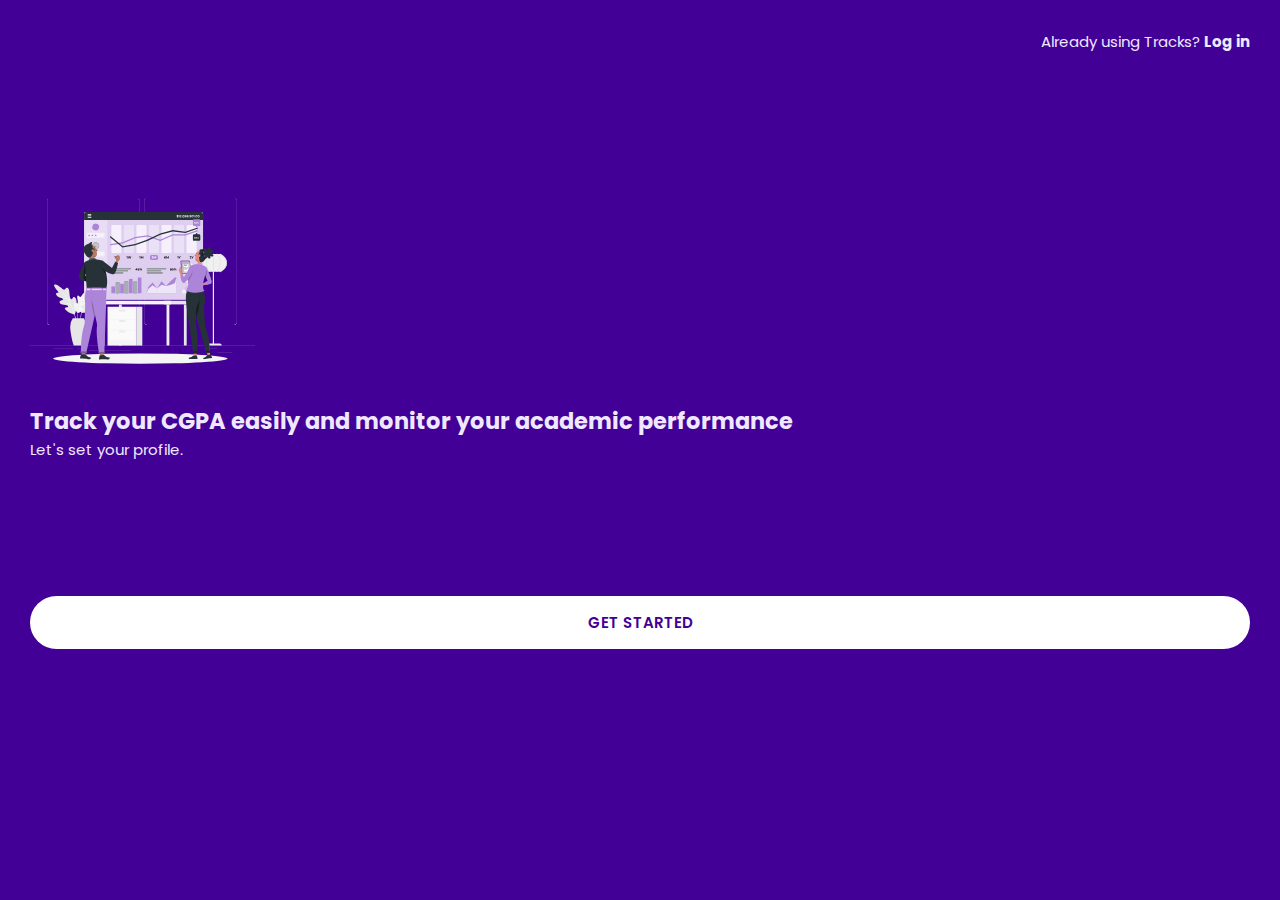
==== landing-page.html @ f0524e10 "NEw idea" ====
<!DOCTYPE html>
<html lang="en">
<head>
    <meta charset="UTF-8">
    <meta name="theme-color" content="#420097">
    <meta name="viewport" content="width=device-width, initial-scale=1.0">
    <link rel="stylesheet" href="css/landing-page.css">

    <!-- Boxicons CSS -->
    <link href='https://unpkg.com/boxicons@2.1.4/css/boxicons.min.css' rel='stylesheet'>
    
    <title>CGPA Tracker</title>
</head>
<body>

    <div class="top">
        <p>Already using Tracks? <a href="">Log in</a></p>
    </div>


    <div class="about">
        <img src="assets/Performance overview-rafiki.svg" alt="image">

        <h2>Track your CGPA easily and monitor your academic performance</h2>

        <p>Let's set your profile.</p>
    </div>



    <div class="to-sign-up">
        <a href="">GET STARTED</a>
    </div>

</body>
</html>
---- css/landing-page.css ----
@import url(../css/general/style.css) all;


.top{
    padding:  2em;
    display: flex;
    justify-content: right;
}
.top a{
    font-weight: 700;
    text-decoration: none;
    color: var(--text-color);
}

.about{
    padding: 2em;
    margin-top: 4em;
}
img{
    width: 15em;
}

.to-sign-up{
    padding: 2em;
    width: 100%;
    display: flex;
    margin-top: 5em;
}
.to-sign-up a{
    background: #fff;
    color: var(--background-color);
    font-weight: 600;
    width: 100%;
    text-align: center;
    padding: 1em;
    border-radius: 2em;
    text-decoration: none;
}
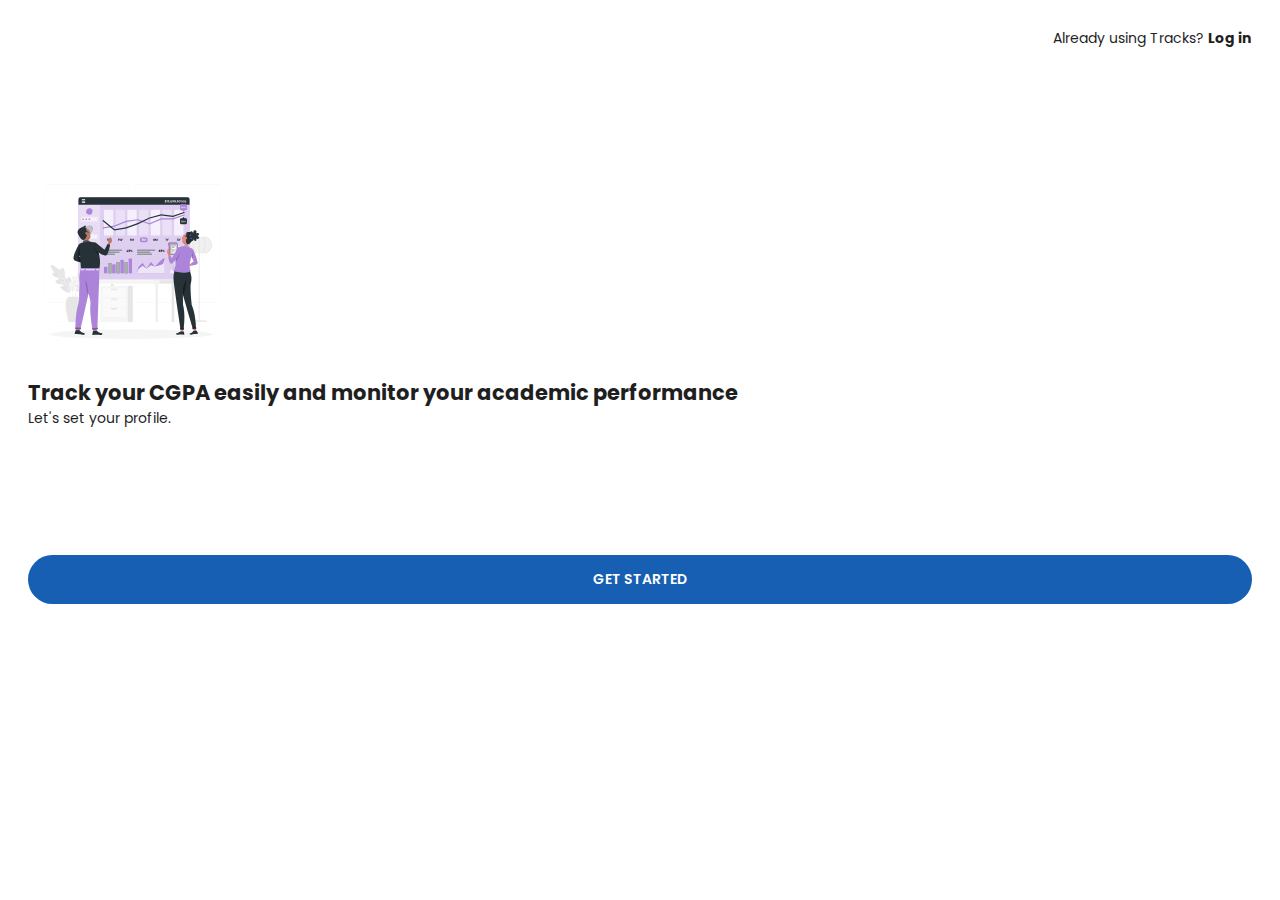
==== commit 1451c70f: "linked to landing page" ====
--- a/landing-page.html
+++ b/landing-page.html
@@ -2,7 +2,7 @@
 <html lang="en">
 <head>
     <meta charset="UTF-8">
-    <meta name="theme-color" content="#420097">
+    <meta name="theme-color" content="#fff">
     <meta name="viewport" content="width=device-width, initial-scale=1.0">
     <link rel="stylesheet" href="css/landing-page.css">
 
@@ -14,7 +14,7 @@
 <body>
 
     <div class="top">
-        <p>Already using Tracks? <a href="">Log in</a></p>
+        <p>Already using Tracks? <a href="login.html">Log in</a></p>
     </div>
 
 
@@ -29,7 +29,7 @@
 
 
     <div class="to-sign-up">
-        <a href="">GET STARTED</a>
+        <a href="signup.html">GET STARTED</a>
     </div>
 
 </body>
--- a/css/landing-page.css
+++ b/css/landing-page.css
@@ -27,7 +27,7 @@
     margin-top: 5em;
 }
 .to-sign-up a{
-    background: #fff;
+    background: var(--primary-color);
     color: var(--background-color);
     font-weight: 600;
     width: 100%;
